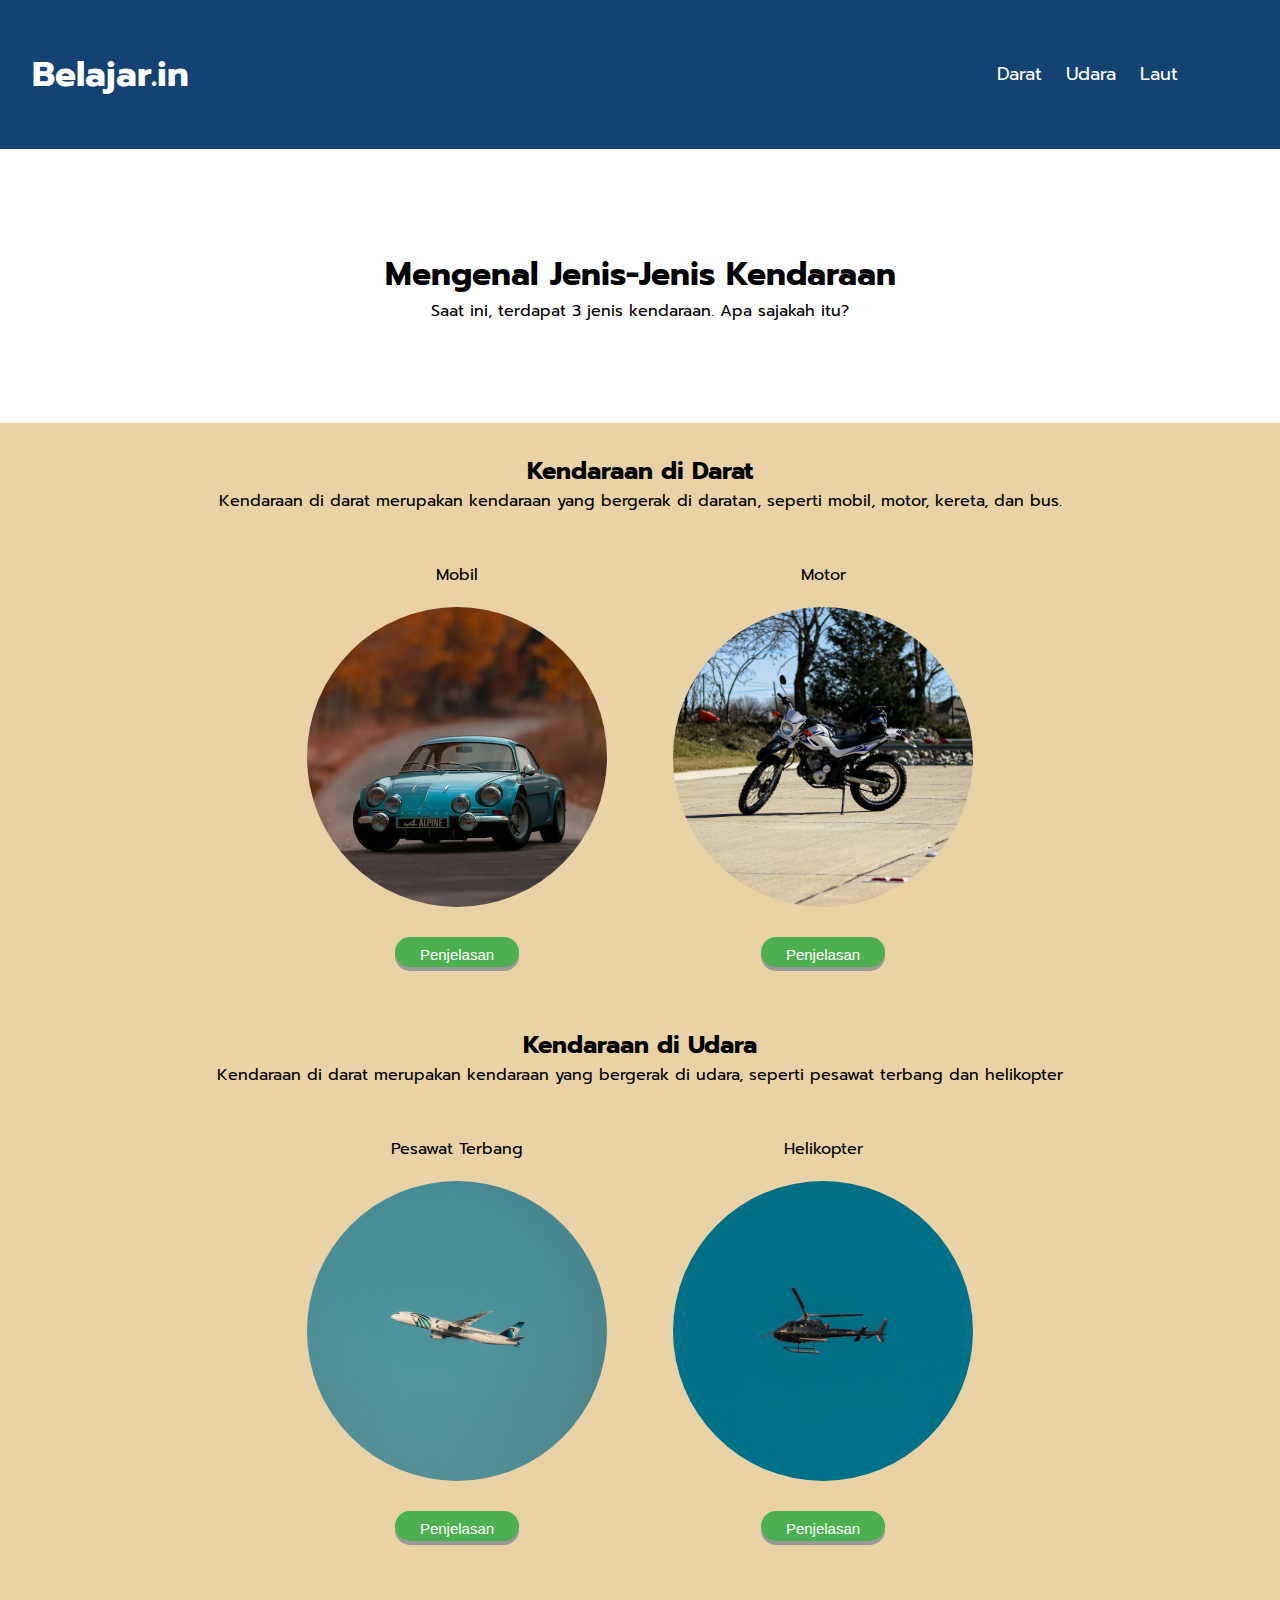
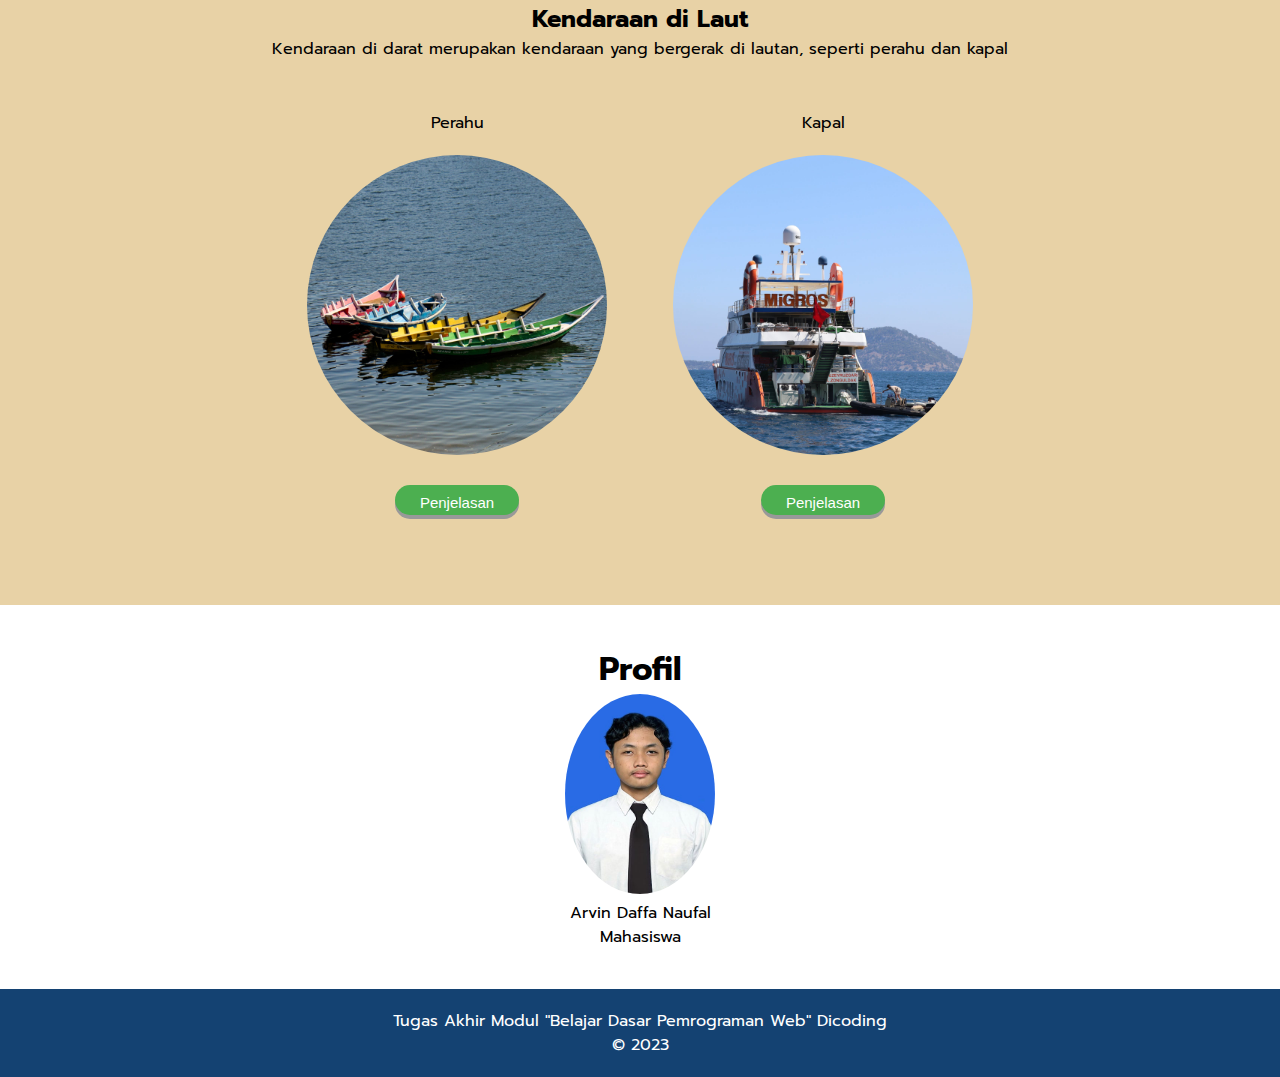
==== Belajar Dasar Pemrograman Web/index.html @ d58a84e2 "add a folder" ====
<!DOCTYPE html>
<html>

<head>
    <meta name="viewport" content="width=device-width, initial-scale=1.0" />
    <link rel="stylesheet" href="css/style.css">
    <link rel="stylesheet" href="https://cdnjs.cloudflare.com/ajax/libs/font-awesome/4.7.0/css/font-awesome.min.css">

    <title>Jenis Kendaraan di Indonesia</title>

    <script>
        window.onscroll = function () { scrollFunction() };

        function scrollFunction() {
            if (document.body.scrollTop > 80 || document.documentElement.scrollTop > 80) {
                document.getElementById("navbar").style.padding = "30px 10px";
                document.getElementById("logo").style.fontSize = "25px";
            } else {
                document.getElementById("navbar").style.padding = "50px 20px";
                document.getElementById("logo").style.fontSize = "35px";
            }
        }

        function mobil() {
            var mobil1 = document.getElementById('mobil');

            if (mobil1.style.display == "block") {
                mobil1.style.display = "none";
            } else {
                mobil1.style.display = "block";
            }
        }

        function motor() {
            var motor1 = document.getElementById('motor');

            if (motor1.style.display == "block") {
                motor1.style.display = "none";
            } else {
                motor1.style.display = "block";
            }
        }

        function pesawat() {
            var pesawat1 = document.getElementById('pesawat');

            if (pesawat1.style.display == "block") {
                pesawat1.style.display = "none";
            } else {
                pesawat1.style.display = "block";
            }
        }

        function helikopter() {
            var helikopter1 = document.getElementById('helikopter');

            if (helikopter1.style.display == "block") {
                helikopter1.style.display = "none";
            } else {
                helikopter1.style.display = "block";
            }
        }

        function perahu() {
            var perahu1 = document.getElementById('perahu');

            if (perahu1.style.display == "block") {
                perahu1.style.display = "none";
            } else {
                perahu1.style.display = "block";
            }
        }

        function kapal() {
            var kapal1 = document.getElementById('kapal');

            if (kapal1.style.display == "block") {
                kapal1.style.display = "none";
            } else {
                kapal1.style.display = "block";
            }
        }

    </script>
</head>

<body>
    <header>
        <div class="container" id="navbar">
            <a href="#home" id="logo">Belajar.in</a>
            <div id="navbar-right">
                <a href="#darat">Darat</a>
                <a href="#udara">Udara</a>
                <a href="#laut">Laut</a>
            </div>
        </div>

        <div id="home" class="jumbotron">
            <h1>Mengenal Jenis-Jenis Kendaraan</h1>
            <p>Saat ini, terdapat 3 jenis kendaraan. Apa sajakah itu?</p>
        </div>
    </header>

    <main>
        <div class="container" id="content">
            <article id="darat">
                <h2>Kendaraan di Darat</h2>
                <p>Kendaraan di darat merupakan kendaraan yang bergerak di daratan, seperti mobil, motor, kereta, dan
                    bus.</p>

                <div id="mobill" style="padding: 30px;">
                    <p style="text-align: center; padding: 20px 0px;">Mobil</p>
                    <img src="img/mobil.jpeg" id="gambarmobil" alt="gambar mobil">
                    <button type="button" onclick="mobil();">Penjelasan</button>
                    <div id="mobil" hidden style="max-width: 300px;">
                        <p>Mobil Merupakan sebuah transportasi darat. Mobil memiliki 4 roda.</p>
                    </div>
                </div>

                <div id="motorr" style="padding: 30px;">
                    <p style="text-align: center; padding: 20px 0px;">Motor</p>
                    <img src="img/motor.jpeg" id="gambarmotor" alt="gambar motor">
                    <button type="button" onclick="motor();">Penjelasan</button>
                    <div id="motor" hidden style="max-width: 300px;">
                        <p>Motor Merupakan sebuah transportasi darat. Motor memiliki 2 roda.</p>
                    </div>
                </div>


            </article>

            <article id="udara">
                <h2>Kendaraan di Udara</h2>
                <p>Kendaraan di darat merupakan kendaraan yang bergerak di udara, seperti pesawat terbang dan helikopter
                </p>

                <div id="pesawatt" style="padding: 30px;">
                    <p style="text-align: center; padding: 20px 0px;">Pesawat Terbang</p>
                    <img src="img/pesawat.jpeg" id="gambarpesawat" alt="gambar pesawat">
                    <button type="button" onclick="pesawat();">Penjelasan</button>
                    <div id="pesawat" hidden style="max-width: 300px;">
                        Pesawat Terbang merupakan sebuah transportasi yang memiliki mobilitas cepat karena melalui
                        udara. Pada pesawat, terdapat sayap yang membuatnya dapat terbang.
                    </div>
                </div>

                <div id="helikopterr" style="padding: 30px;">
                    <p style="text-align: center; padding: 20px 0px;">Helikopter</p>
                    <img src="img/heli.jpeg" id="gambarhelikopter" alt="gambar helikopter">
                    <button type="button" onclick="helikopter();">Penjelasan</button>
                    <div id="helikopter" hidden style="max-width: 300px;">
                        Helikopter biasa dipakai di militer. Saat ini, helikopter bukan dijadikan sebagai transportasi
                        umum dan sangat jarang ditemui karena harganya yang mahal
                    </div>
                </div>
            </article>

            <article id="laut">
                <h2>Kendaraan di Laut</h2>
                <p>Kendaraan di darat merupakan kendaraan yang bergerak di lautan, seperti perahu dan kapal</p>

                <div id="perahuu" style="padding: 30px;">
                    <p style="text-align: center; padding: 20px 0px;">Perahu</p>
                    <img src="img/perahu.jpeg" id="gambarperahu" alt="gambar perahu">
                    <button type="button" onclick="perahu();">Penjelasan</button>
                    <div id="perahu" hidden style="max-width: 300px;">
                        Perahu merupakan alat transportasi di air yang sudah ada sejak jaman dahulu. Perahu banyak
                        ditemui di pantai, sungai, dan danau. Perahu merupakan cikal bakal dari kapal
                    </div>
                </div>

                <div id="kapall" style="padding: 30px;">
                    <p style="text-align: center; padding: 20px 0px;">Kapal</p>
                    <img src="img/kapal.jpeg" id="gambarkapal" alt="gambar kapal">
                    <button type="button" onclick="kapal();">Penjelasan</button>
                    <div id="kapal" hidden style="max-width: 300px;">
                        Kapal merupakan transportasi modern di air. Saat ini, kapal dijadikan moda transportasi umum
                        karena dapat mengangkut banyak penumpang dan kendaraan dari motor hingga bus. 
                    </div>
                </div>
            </article>
        </div>

        <aside>
            <h1>Profil</h1>
            <img src="img/foto-diri.jpeg" alt="Foto diri" style="width:150px; height: 200px;">
            <div>
                <p>Arvin Daffa Naufal</p>
                <p>Mahasiswa</p>
            </div>
        </aside>
    </main>

    <footer>
        <p> Tugas Akhir Modul "Belajar Dasar Pemrograman Web" Dicoding</p>
        <p> &#169; 2023</p>
    </footer>

</body>

</html>
---- Belajar Dasar Pemrograman Web/css/style.css ----
@import url('https://fonts.googleapis.com/css2?family=Prompt:wght@400;600&display=swap');

* {
    box-sizing: border-box;
    margin: 0;
    padding: 0;
}

html {
    scroll-behavior: smooth;
  }

body {
    font-family: Prompt, sans-serif;
    width: 100%;
}

header {
    display: inline;
}

#navbar {
    overflow: hidden;
    background-color: #144272;
    padding: 50px 20px;
    /* Large padding which will shrink on scroll (using JS) */
    transition: 0.4s;
    /* Adds a transition effect when the padding is decreased */
    position: fixed;
    /* Sticky/fixed navbar */
    width: 100%;
}

#navbar a {
    float: left;
    color: white;
    text-align: center;
    padding: 12px;
    text-decoration: none;
    font-size: 18px;
    line-height: 25px;
    border-radius: 4px;
}

#navbar #logo {
    font-size: 35px;
    font-weight: bold;
    transition: 0.4s;
}

#navbar a:hover {
    background-color: #ddd;
    color: black;
}

#navbar-right {
    float: right;
    padding-right: 70px;
}

@media screen and (max-width: 600px) {
    #navbar {
        padding: 20px 20px !important;
        /* Use !important to make sure that JavaScript doesn't override the padding on small screens */
    }

    #navbar a {
        float: none;
        display: block;
        text-align: left;
    }

    #navbar-right {
        float: none;
    }
}

.jumbotron {
    padding: 250px 0px 100px;
    text-align: center;
}

#mobill,
#motorr,
#pesawatt,
#helikopterr,
#perahuu,
#kapall {
    display: inline-flex;
    flex-flow: column;
    max-width: fit-content;
}


article button {
    text-align: center;
    margin: 30px;
    height: 30px;
    align-self: center;
}

img {
    border-radius: 50%;
    width: 100%;
    height: auto;
    max-height: 300px;
}

#content {
    padding: 30px;
    background-color: #E8D2A6;
    text-align: center;
}

aside {
    padding: 40px;
    text-align: center;
}

button {
    display: inline-block;
    padding: 9px 25px;
    font-size: 15px;
    cursor: pointer;
    text-align: center;
    text-decoration: none;
    outline: none;
    color: #fff;
    background-color: #4CAF50;
    border: none;
    border-radius: 15px;
    box-shadow: 0 4px #999;
}

button:hover {background-color: #3e8e41}

button:active {
  background-color: #3e8e41;
  box-shadow: 0 5px #666;
  transform: translateY(4px);
}

footer {
    padding: 20px;
    background-color: #144272;
    color: white;
}

footer p {
    text-align: center;
}
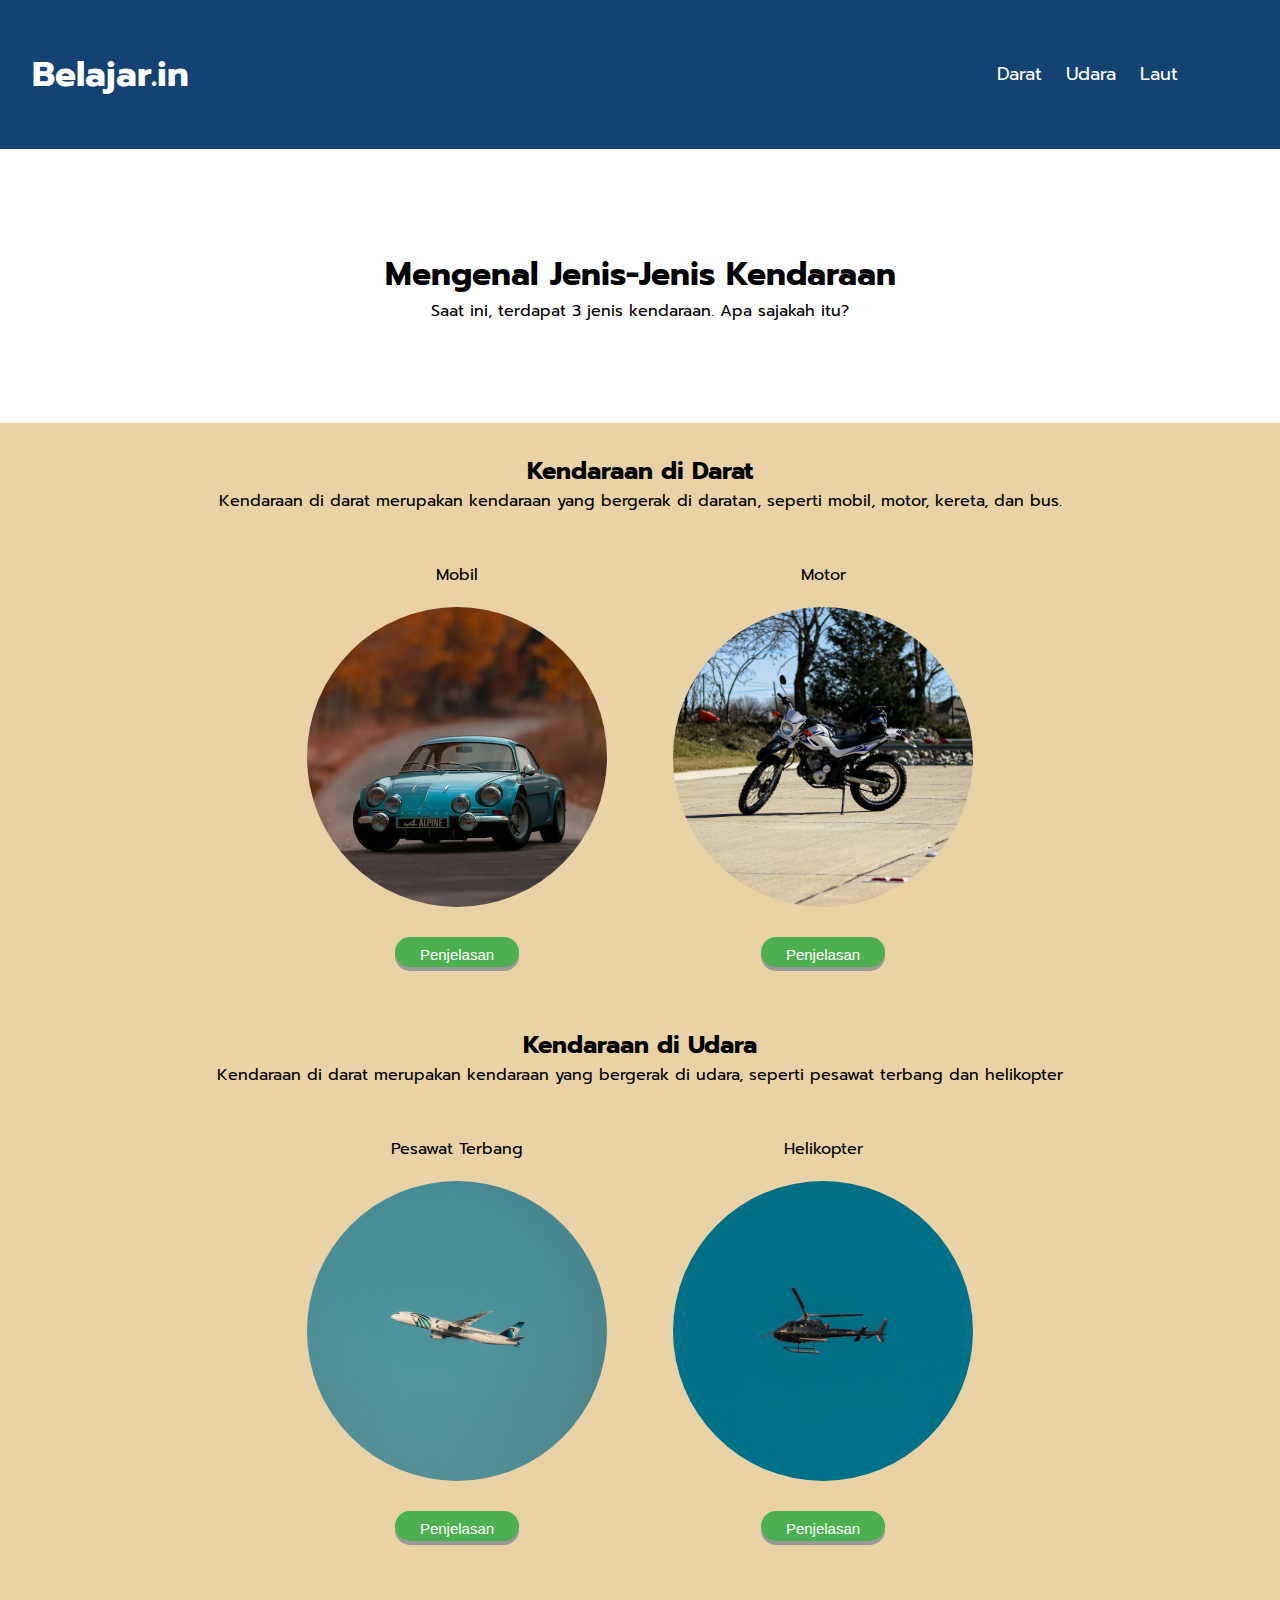
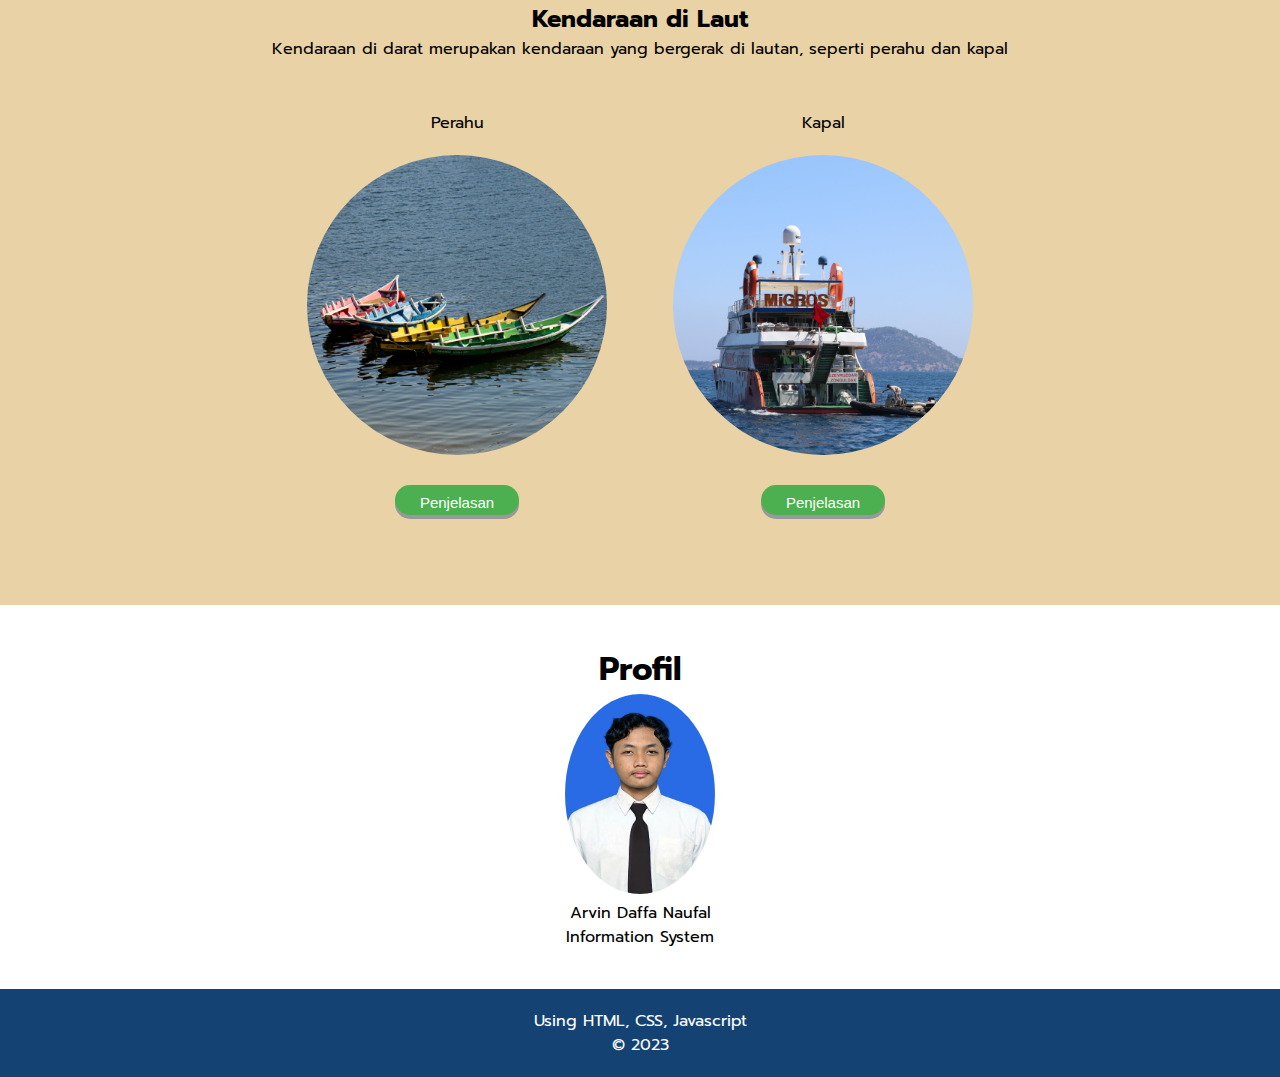
==== commit 639d22ce: "edit footer dan aside" ====
--- a/Belajar Dasar Pemrograman Web/index.html
+++ b/Belajar Dasar Pemrograman Web/index.html
@@ -186,16 +186,16 @@
             <img src="img/foto-diri.jpeg" alt="Foto diri" style="width:150px; height: 200px;">
             <div>
                 <p>Arvin Daffa Naufal</p>
-                <p>Mahasiswa</p>
+                <p>Information System</p>
             </div>
         </aside>
     </main>
 
     <footer>
-        <p> Tugas Akhir Modul "Belajar Dasar Pemrograman Web" Dicoding</p>
+        <p>Using HTML, CSS, Javascript</p>
         <p> &#169; 2023</p>
     </footer>
 
 </body>
 
-</html>+</html>
